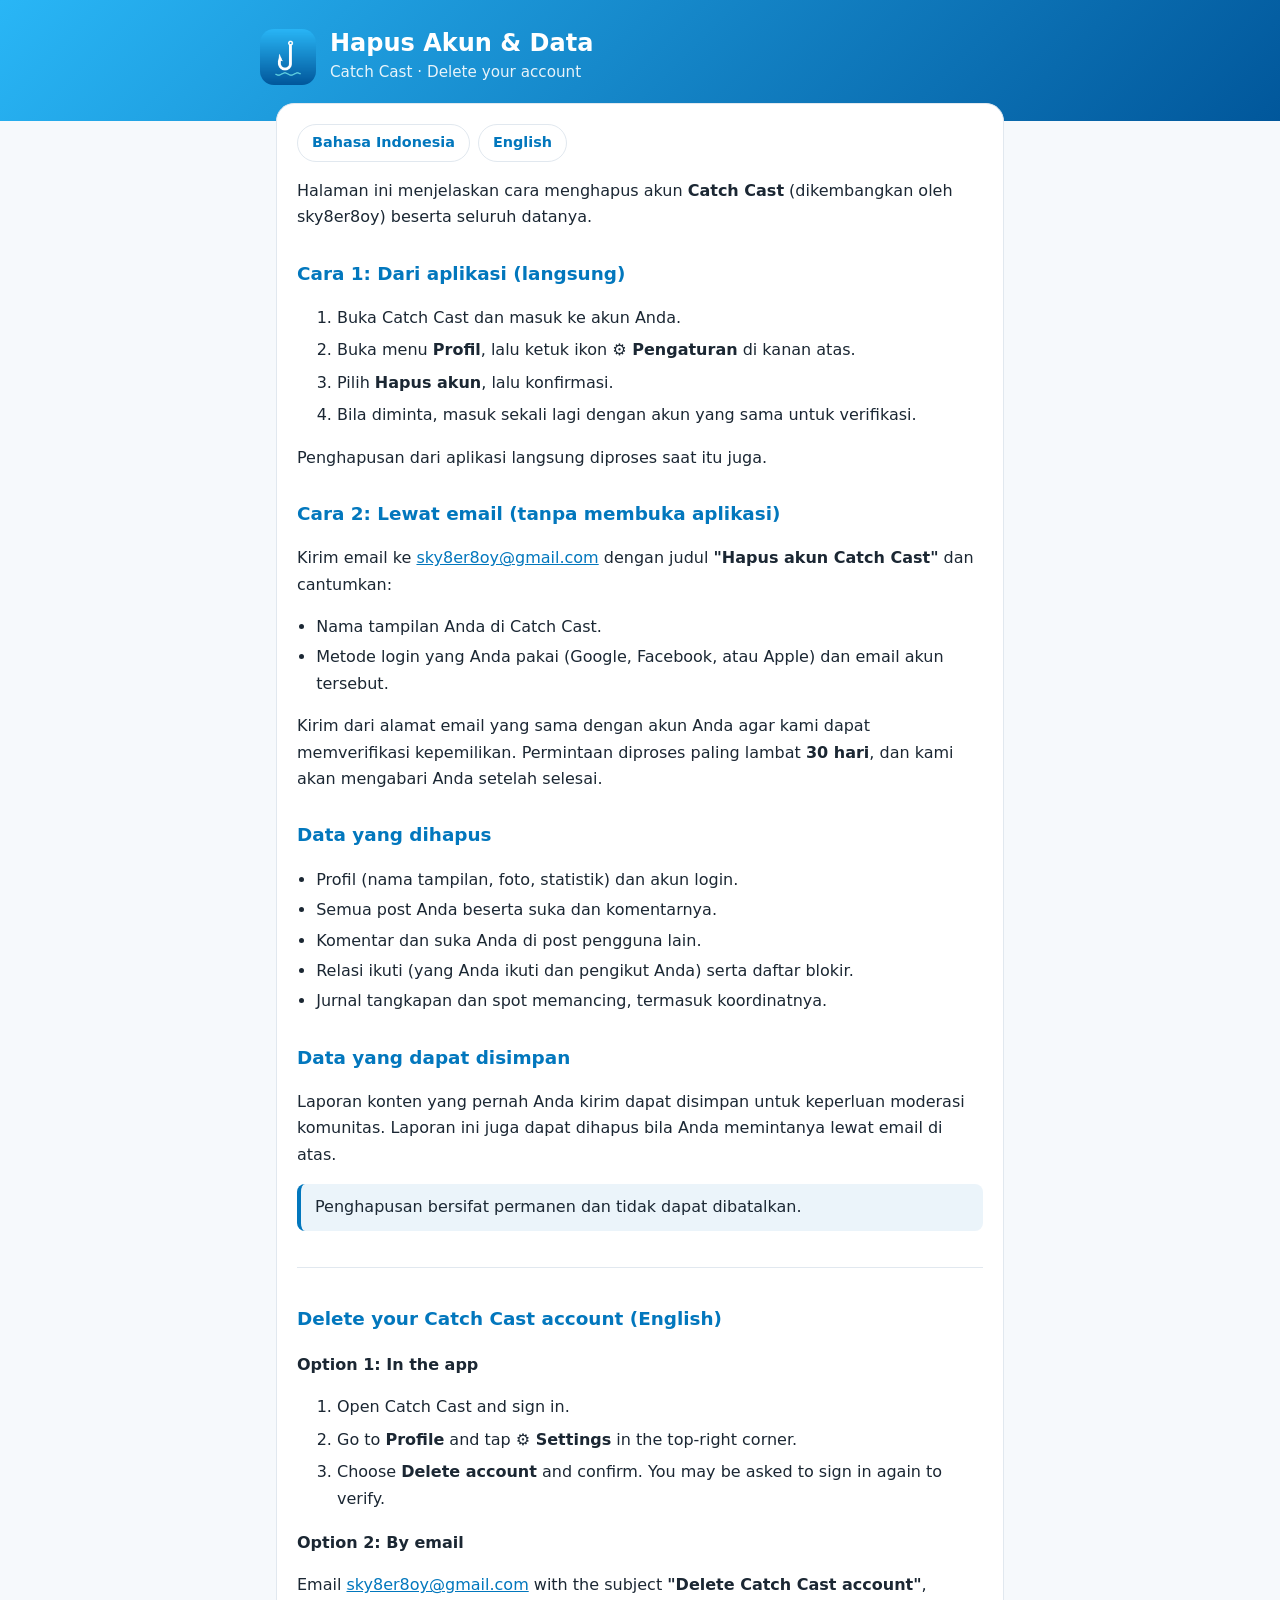
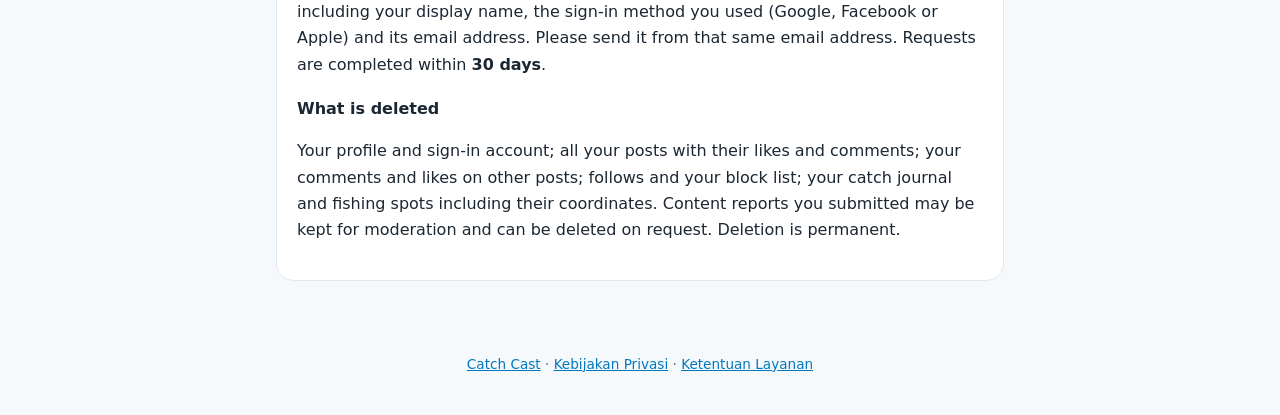
==== delete-account/index.html @ bb7c5caa "Add files via upload" ====
<!doctype html>
<html lang="id">
<head>
<meta charset="utf-8">
<meta name="viewport" content="width=device-width, initial-scale=1">
<title>Hapus Akun · Catch Cast</title>
<meta name="description" content="Cara menghapus akun Catch Cast dan seluruh datanya.">
<link rel="icon" href="../icon.png">
<link rel="stylesheet" href="../style.css">
</head>
<body>
<header>
  <div class="wrap">
    <img src="../icon.png" alt="Logo Catch Cast">
    <div>
      <h1>Hapus Akun & Data</h1>
      <p>Catch Cast · Delete your account</p>
    </div>
  </div>
</header>
<main class="wrap">
<div class="card">
<div class="lang"><a href="#id">Bahasa Indonesia</a><a href="#en">English</a></div>

<section id="id">
<p>Halaman ini menjelaskan cara menghapus akun <strong>Catch Cast</strong> (dikembangkan oleh sky8er8oy) beserta seluruh datanya.</p>

<h2>Cara 1: Dari aplikasi (langsung)</h2>
<ol>
  <li>Buka Catch Cast dan masuk ke akun Anda.</li>
  <li>Buka menu <strong>Profil</strong>, lalu ketuk ikon <strong>⚙ Pengaturan</strong> di kanan atas.</li>
  <li>Pilih <strong>Hapus akun</strong>, lalu konfirmasi.</li>
  <li>Bila diminta, masuk sekali lagi dengan akun yang sama untuk verifikasi.</li>
</ol>
<p>Penghapusan dari aplikasi langsung diproses saat itu juga.</p>

<h2>Cara 2: Lewat email (tanpa membuka aplikasi)</h2>
<p>Kirim email ke <a href="mailto:sky8er8oy@gmail.com?subject=Hapus%20akun%20Catch%20Cast">sky8er8oy@gmail.com</a> dengan judul <strong>"Hapus akun Catch Cast"</strong> dan cantumkan:</p>
<ul>
  <li>Nama tampilan Anda di Catch Cast.</li>
  <li>Metode login yang Anda pakai (Google, Facebook, atau Apple) dan email akun tersebut.</li>
</ul>
<p>Kirim dari alamat email yang sama dengan akun Anda agar kami dapat memverifikasi kepemilikan. Permintaan diproses paling lambat <strong>30 hari</strong>, dan kami akan mengabari Anda setelah selesai.</p>

<h2>Data yang dihapus</h2>
<ul>
  <li>Profil (nama tampilan, foto, statistik) dan akun login.</li>
  <li>Semua post Anda beserta suka dan komentarnya.</li>
  <li>Komentar dan suka Anda di post pengguna lain.</li>
  <li>Relasi ikuti (yang Anda ikuti dan pengikut Anda) serta daftar blokir.</li>
  <li>Jurnal tangkapan dan spot memancing, termasuk koordinatnya.</li>
</ul>
<h2>Data yang dapat disimpan</h2>
<p>Laporan konten yang pernah Anda kirim dapat disimpan untuk keperluan moderasi komunitas. Laporan ini juga dapat dihapus bila Anda memintanya lewat email di atas.</p>
<p class="note">Penghapusan bersifat permanen dan tidak dapat dibatalkan.</p>
</section>

<hr>

<section id="en">
<h2>Delete your Catch Cast account (English)</h2>
<h3>Option 1: In the app</h3>
<ol>
  <li>Open Catch Cast and sign in.</li>
  <li>Go to <strong>Profile</strong> and tap <strong>⚙ Settings</strong> in the top-right corner.</li>
  <li>Choose <strong>Delete account</strong> and confirm. You may be asked to sign in again to verify.</li>
</ol>
<h3>Option 2: By email</h3>
<p>Email <a href="mailto:sky8er8oy@gmail.com?subject=Delete%20Catch%20Cast%20account">sky8er8oy@gmail.com</a> with the subject <strong>"Delete Catch Cast account"</strong>, including your display name, the sign-in method you used (Google, Facebook or Apple) and its email address. Please send it from that same email address. Requests are completed within <strong>30 days</strong>.</p>
<h3>What is deleted</h3>
<p>Your profile and sign-in account; all your posts with their likes and comments; your comments and likes on other posts; follows and your block list; your catch journal and fishing spots including their coordinates. Content reports you submitted may be kept for moderation and can be deleted on request. Deletion is permanent.</p>
</section>
</div>
</main>
<footer><a href="../">Catch Cast</a> · <a href="../privacy/">Kebijakan Privasi</a> · <a href="../terms/">Ketentuan Layanan</a></footer>
</body>
</html>
---- style.css ----
:root {
  --sea: #0277bd;
  --sea-light: #29b6f6;
  --sea-deep: #01579b;
  --coral: #ff7a59;
  --text: #1b2733;
  --muted: #5b6b7a;
  --bg: #f6f9fc;
  --card: #ffffff;
  --line: #e1e8ef;
}
@media (prefers-color-scheme: dark) {
  :root {
    --text: #e6edf3;
    --muted: #9fb0c0;
    --bg: #0d1620;
    --card: #15212d;
    --line: #243445;
  }
}
* { box-sizing: border-box; }
body {
  margin: 0;
  font-family: "Plus Jakarta Sans", system-ui, -apple-system, "Segoe UI", Roboto, sans-serif;
  background: var(--bg);
  color: var(--text);
  line-height: 1.65;
  font-size: 16px;
}
header {
  background: linear-gradient(135deg, var(--sea-light), var(--sea-deep));
  color: #fff;
  padding: 28px 16px 36px;
}
header .wrap { display: flex; align-items: center; gap: 14px; }
header img { width: 56px; height: 56px; border-radius: 14px; }
header h1 { margin: 0; font-size: 1.5rem; line-height: 1.25; }
header p { margin: 2px 0 0; opacity: .9; font-size: .95rem; }
.wrap { max-width: 760px; margin: 0 auto; }
main { padding: 0 16px 48px; }
.card {
  background: var(--card);
  border: 1px solid var(--line);
  border-radius: 18px;
  padding: 20px;
  margin-top: -18px;
}
h2 { font-size: 1.15rem; margin: 28px 0 8px; color: var(--sea); }
@media (prefers-color-scheme: dark) { h2 { color: var(--sea-light); } }
h3 { font-size: 1rem; margin: 18px 0 6px; }
ul { padding-left: 1.2em; }
li { margin: 4px 0; }
a { color: var(--sea); }
@media (prefers-color-scheme: dark) { a { color: var(--sea-light); } }
.meta { color: var(--muted); font-size: .9rem; }
.lang { display: flex; gap: 8px; margin: 0 0 12px; flex-wrap: wrap; }
.lang a, .btn {
  display: inline-block;
  padding: 6px 14px;
  border-radius: 999px;
  border: 1px solid var(--line);
  text-decoration: none;
  font-weight: 600;
  font-size: .9rem;
}
.btn.primary { background: var(--coral); border-color: var(--coral); color: #fff; }
table { width: 100%; border-collapse: collapse; font-size: .92rem; }
th, td { text-align: left; vertical-align: top; padding: 8px; border-bottom: 1px solid var(--line); }
th { color: var(--muted); font-weight: 600; }
.table-scroll { overflow-x: auto; }
.note {
  background: rgba(2, 119, 189, .08);
  border-left: 4px solid var(--sea);
  padding: 10px 14px;
  border-radius: 8px;
}
hr { border: 0; border-top: 1px solid var(--line); margin: 36px 0; }
footer { text-align: center; color: var(--muted); font-size: .85rem; padding: 24px 16px 40px; }
ol li { margin: 6px 0; }
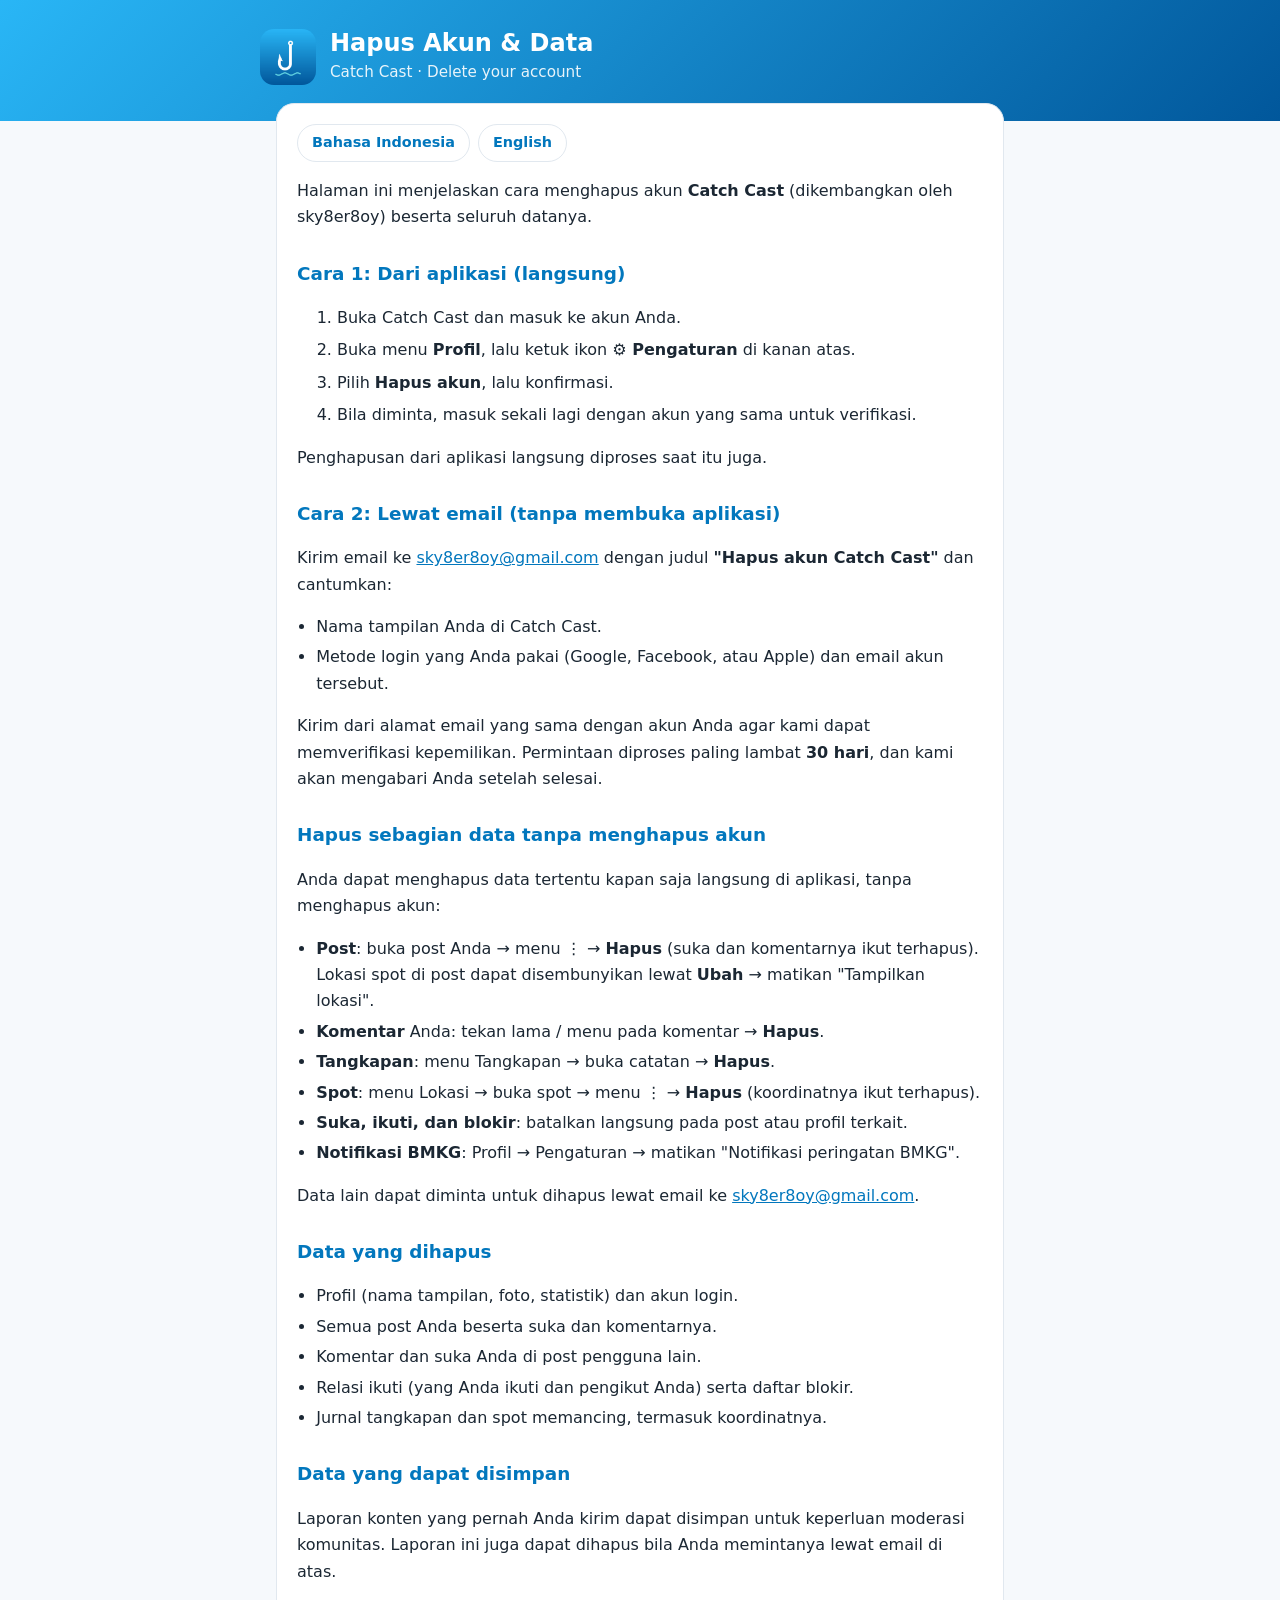
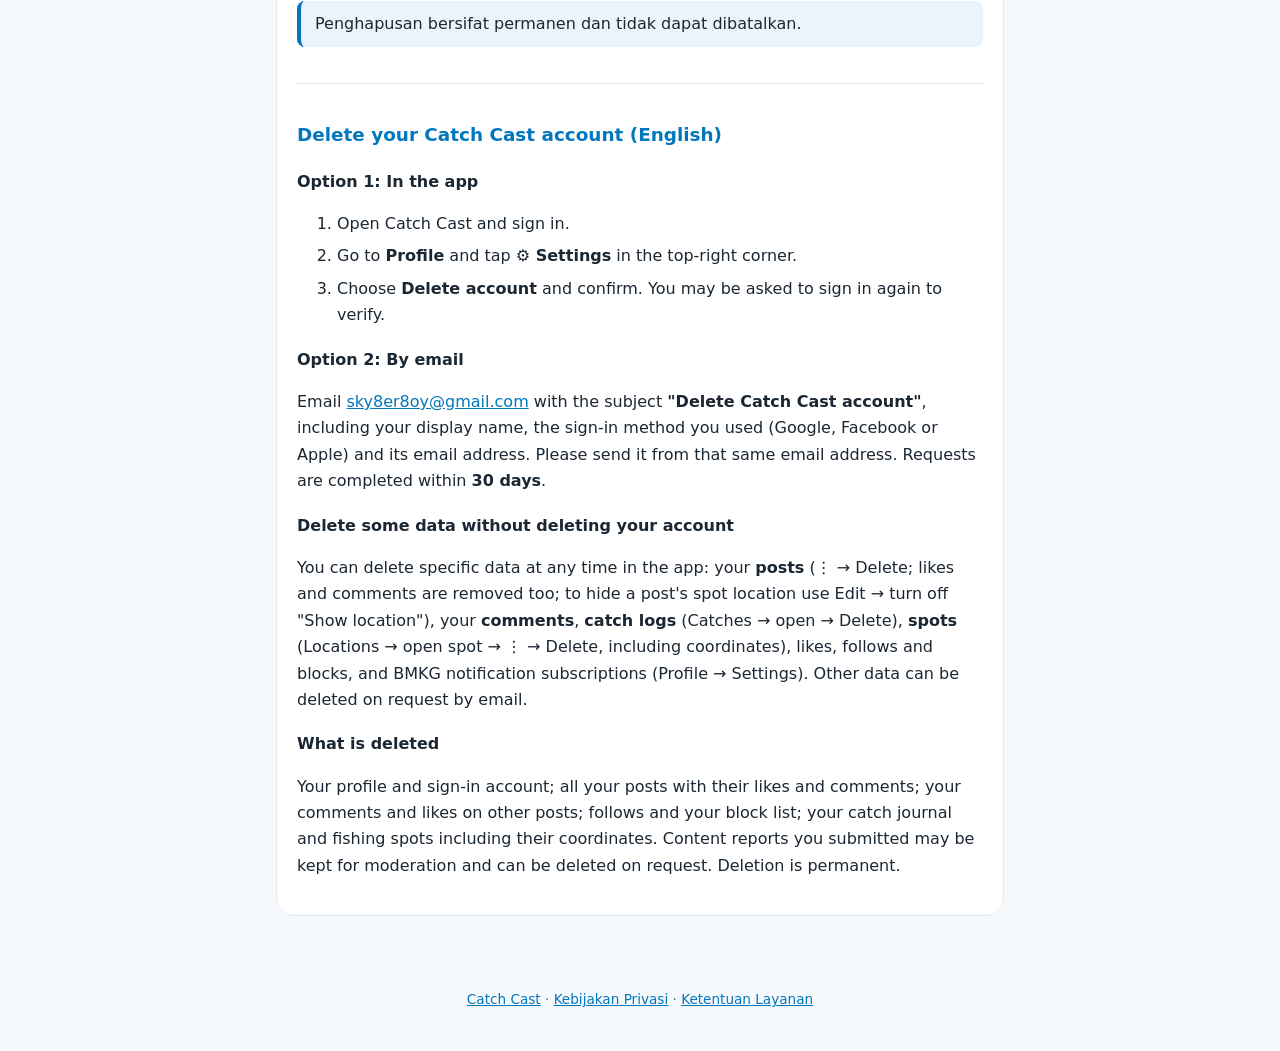
==== commit 3a09098a: "Halaman hapus akun: cara menghapus sebagian data tanpa menghapus akun Co-Authored-By: Claude Opus 5." ====
--- a/delete-account/index.html
+++ b/delete-account/index.html
@@ -42,6 +42,18 @@
 </ul>
 <p>Kirim dari alamat email yang sama dengan akun Anda agar kami dapat memverifikasi kepemilikan. Permintaan diproses paling lambat <strong>30 hari</strong>, dan kami akan mengabari Anda setelah selesai.</p>
 
+<h2 id="sebagian">Hapus sebagian data tanpa menghapus akun</h2>
+<p>Anda dapat menghapus data tertentu kapan saja langsung di aplikasi, tanpa menghapus akun:</p>
+<ul>
+  <li><strong>Post</strong>: buka post Anda → menu ⋮ → <strong>Hapus</strong> (suka dan komentarnya ikut terhapus). Lokasi spot di post dapat disembunyikan lewat <strong>Ubah</strong> → matikan "Tampilkan lokasi".</li>
+  <li><strong>Komentar</strong> Anda: tekan lama / menu pada komentar → <strong>Hapus</strong>.</li>
+  <li><strong>Tangkapan</strong>: menu Tangkapan → buka catatan → <strong>Hapus</strong>.</li>
+  <li><strong>Spot</strong>: menu Lokasi → buka spot → menu ⋮ → <strong>Hapus</strong> (koordinatnya ikut terhapus).</li>
+  <li><strong>Suka, ikuti, dan blokir</strong>: batalkan langsung pada post atau profil terkait.</li>
+  <li><strong>Notifikasi BMKG</strong>: Profil → Pengaturan → matikan "Notifikasi peringatan BMKG".</li>
+</ul>
+<p>Data lain dapat diminta untuk dihapus lewat email ke <a href="mailto:sky8er8oy@gmail.com">sky8er8oy@gmail.com</a>.</p>
+
 <h2>Data yang dihapus</h2>
 <ul>
   <li>Profil (nama tampilan, foto, statistik) dan akun login.</li>
@@ -67,6 +79,8 @@
 </ol>
 <h3>Option 2: By email</h3>
 <p>Email <a href="mailto:sky8er8oy@gmail.com?subject=Delete%20Catch%20Cast%20account">sky8er8oy@gmail.com</a> with the subject <strong>"Delete Catch Cast account"</strong>, including your display name, the sign-in method you used (Google, Facebook or Apple) and its email address. Please send it from that same email address. Requests are completed within <strong>30 days</strong>.</p>
+<h3 id="partial">Delete some data without deleting your account</h3>
+<p>You can delete specific data at any time in the app: your <strong>posts</strong> (⋮ → Delete; likes and comments are removed too; to hide a post's spot location use Edit → turn off "Show location"), your <strong>comments</strong>, <strong>catch logs</strong> (Catches → open → Delete), <strong>spots</strong> (Locations → open spot → ⋮ → Delete, including coordinates), likes, follows and blocks, and BMKG notification subscriptions (Profile → Settings). Other data can be deleted on request by email.</p>
 <h3>What is deleted</h3>
 <p>Your profile and sign-in account; all your posts with their likes and comments; your comments and likes on other posts; follows and your block list; your catch journal and fishing spots including their coordinates. Content reports you submitted may be kept for moderation and can be deleted on request. Deletion is permanent.</p>
 </section>
